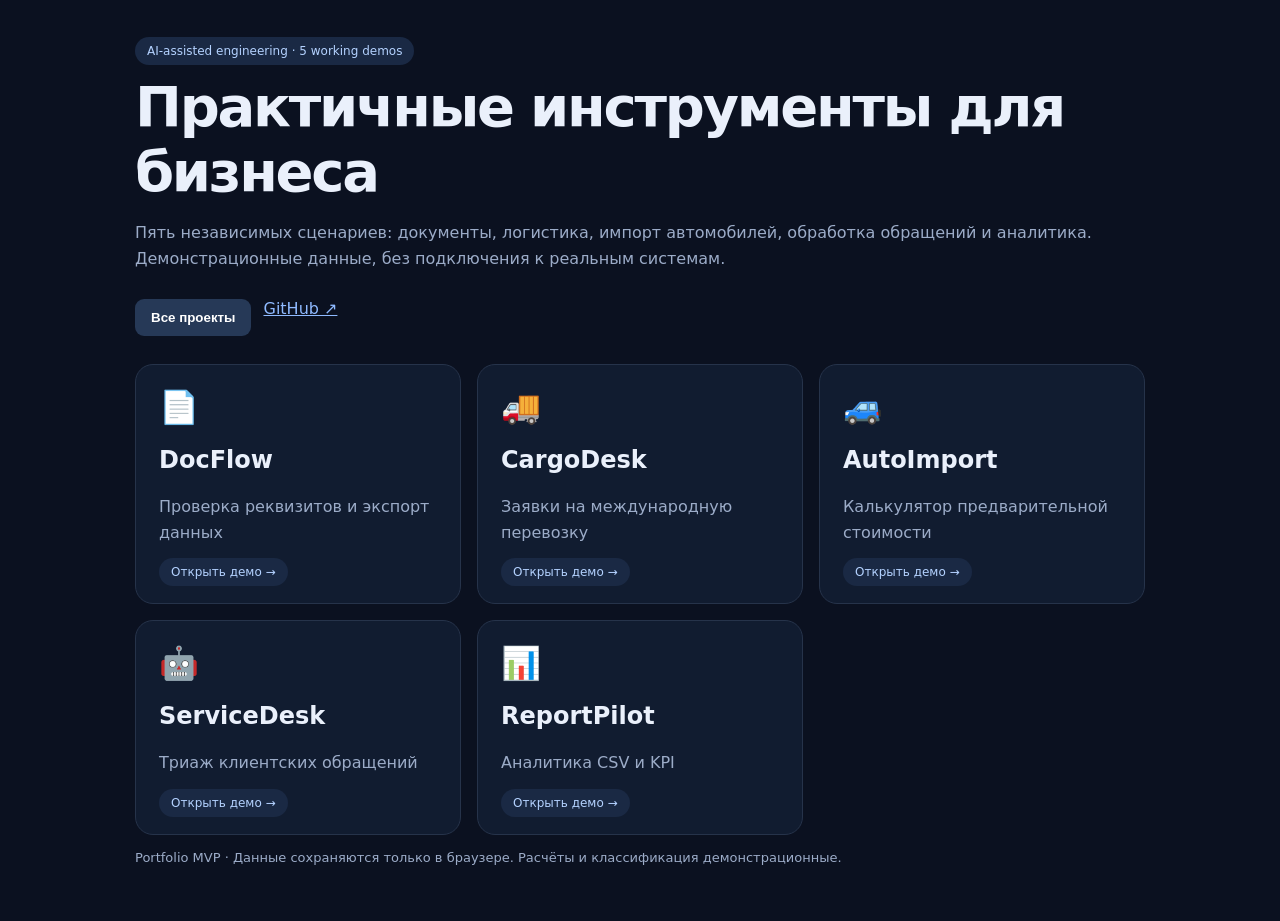
==== index.html @ 38dbc531 "Add index.html to portfolio" ====
<!doctype html><html lang="ru"><meta charset="utf-8"><meta name="viewport" content="width=device-width,initial-scale=1"><title>AI MVP Portfolio — 5 business tools</title><style>:root{font-family:Inter,system-ui,sans-serif;color:#eaf0fb;background:#0b1120}*{box-sizing:border-box}body{margin:0}main{max-width:1050px;margin:auto;padding:40px 20px}h1{font-size:clamp(32px,5vw,56px);letter-spacing:-.04em;margin:15px 0}h2{font-size:24px}p{color:#9cacc8;line-height:1.6}a{color:#8fbaff}nav{display:flex;gap:12px;flex-wrap:wrap;margin:28px 0}.tag{background:#1a2944;padding:7px 12px;border-radius:30px;font-size:12px;color:#b4d2ff}.grid{display:grid;grid-template-columns:repeat(auto-fit,minmax(265px,1fr));gap:16px}.card,.panel{border:1px solid #26334a;border-radius:18px;padding:23px;background:#111c30}.card{cursor:pointer;transition:.2s}.card:hover{border-color:#65a9ff;transform:translateY(-3px)}button{background:#4e8ef5;border:0;border-radius:9px;padding:11px 16px;color:white;cursor:pointer;font-weight:600}button.secondary{background:#263957}input,select,textarea{background:#0a1528;border:1px solid #40506b;color:white;border-radius:9px;padding:11px;width:100%;margin:5px 0 12px}textarea{min-height:90px}label{font-size:13px;color:#aabbd4}table{border-collapse:collapse;width:100%;font-size:13px}th,td{text-align:left;padding:12px;border-bottom:1px solid #26334a}th{color:#92a9cc}.muted{font-size:13px;color:#9cacc8}.split{display:grid;grid-template-columns:1fr 1fr;gap:18px}.hidden{display:none}pre{white-space:pre-wrap;word-break:break-word;background:#091425;padding:16px;border-radius:10px}#app{margin-top:24px}@media(max-width:700px){.split{grid-template-columns:1fr}} </style><main><span class="tag">AI-assisted engineering · 5 working demos</span><h1>Практичные инструменты для бизнеса</h1><p>Пять независимых сценариев: документы, логистика, импорт автомобилей, обработка обращений и аналитика. Демонстрационные данные, без подключения к реальным системам.</p><nav><button class="secondary" onclick="home()">Все проекты</button><a href="https://github.com/Den9130666" target="_blank" rel="noopener">GitHub ↗</a></nav><section id="app"></section><footer><p class="muted">Portfolio MVP · Данные сохраняются только в браузере. Расчёты и классификация демонстрационные.</p></footer></main><script>
const defs=[['docflow','DocFlow','Проверка реквизитов и экспорт данных','📄'],['cargodesk','CargoDesk','Заявки на международную перевозку','🚚'],['autoimport','AutoImport','Калькулятор предварительной стоимости','🚙'],['ai-servicedesk','ServiceDesk','Триаж клиентских обращений','🤖'],['reportpilot','ReportPilot','Аналитика CSV и KPI','📊']];
const el=document.getElementById('app');const esc=s=>String(s??'').replace(/[&<>"']/g,c=>({'&':'&amp;','<':'&lt;','>':'&gt;','"':'&quot;',"'":'&#39;'}[c]));const get=k=>JSON.parse(localStorage.getItem('portfolio_'+k)||'[]');const put=(k,v)=>localStorage.setItem('portfolio_'+k,JSON.stringify(v));function home(){history.replaceState({},'', '/');el.innerHTML='<div class="grid">'+defs.map(([id,name,desc,emoji])=>'<article class="card" onclick="openApp(\''+id+'\')"><div style="font-size:32px">'+emoji+'</div><h2>'+name+'</h2><p>'+desc+'</p><span class="tag">Открыть демо →</span></article>').join('')+'</div>'}function openApp(id){history.replaceState({},'', '/'+id);const d=defs.find(x=>x[0]===id);el.innerHTML='<p><a href="/" onclick="event.preventDefault();home()">← Все проекты</a></p><h2>'+d[3]+' '+d[1]+'</h2><p>'+d[2]+'</p><div id="work" class="panel"></div>';({docflow,cargodesk,autoimport,'ai-servicedesk':servicedesk,reportpilot})[id]()}
function download(name,text){const a=document.createElement('a');a.href=URL.createObjectURL(new Blob([text],{type:'text/csv;charset=utf-8'}));a.download=name;a.click();setTimeout(()=>URL.revokeObjectURL(a.href),1000)}
function docflow(){const w=document.getElementById('work');w.innerHTML='<div class="split"><div><label>Название компании</label><input id="company" placeholder="ООО Пример"><label>ИНН (10 или 12 цифр)</label><input id="inn" placeholder="7707083893"><label>Номер документа</label><input id="number" placeholder="INV-001"><label>Сумма, ₽</label><input id="amount" type="number" min="0" placeholder="15000"><button onclick="saveDoc()">Проверить и сохранить</button></div><div><h3>Проверка реквизитов</h3><p>Демо структурирования данных с ручным вводом и валидацией. OCR и AI API здесь не подключены.</p><p id="docstatus" class="muted"></p></div></div><h3>Реестр</h3><div id="docs"></div><button class="secondary" onclick="exportDocs()">Экспорт CSV</button>';renderDocs()}
function saveDoc(){let company=document.getElementById('company').value.trim(),inn=document.getElementById('inn').value.trim(),number=document.getElementById('number').value.trim(),amount=Number(document.getElementById('amount').value);const errs=[];if(!company)errs.push('укажите компанию');if(!/^\d{10}(\d{2})?$/.test(inn))errs.push('ИНН: 10 или 12 цифр');if(!number)errs.push('укажите номер');if(!Number.isFinite(amount)||amount<=0)errs.push('сумма должна быть положительной');document.getElementById('docstatus').textContent=errs.length?'Ошибки: '+errs.join('; '):'Проверка пройдена';if(errs.length)return;put('docs',[...get('docs'),{company,inn,number,amount}]);renderDocs()}
function renderDocs(){document.getElementById('docs').innerHTML=table(get('docs'),['company','inn','number','amount'],['Компания','ИНН','Номер','Сумма'])}
function exportDocs(){download('documents.csv',csv(get('docs'),['company','inn','number','amount']))}
function cargodesk(){const w=document.getElementById('work');w.innerHTML='<div class="split"><div><label>Клиент</label><input id="client" placeholder="ООО Тест"><label>Откуда</label><input id="origin" placeholder="Шанхай"><label>Куда</label><input id="dest" placeholder="Санкт-Петербург"><label>Груз</label><input id="cargo" placeholder="Автозапчасти"><button onclick="addCargo()">Создать заявку</button></div><div><h3>Управление заявками</h3><p>Создание, изменение статуса и фильтрация. История хранится локально в браузере.</p><label>Поиск</label><input id="filter" oninput="renderCargo()" placeholder="Клиент, город, груз"></div></div><div id="cargos"></div>';renderCargo()}
function addCargo(){const x=['client','origin','dest','cargo'].map(id=>document.getElementById(id).value.trim());if(x.some(v=>!v))return alert('Заполните все поля');put('cargo',[...get('cargo'),{id:Date.now(),client:x[0],origin:x[1],dest:x[2],cargo:x[3],status:'Новая'}]);renderCargo()}
function renderCargo(){let q=(document.getElementById('filter')?.value||'').toLowerCase();let rows=get('cargo').filter(x=>Object.values(x).some(v=>String(v).toLowerCase().includes(q)));document.getElementById('cargos').innerHTML='<p class="muted">Заявок: '+rows.length+'</p><div style="overflow:auto"><table><tr><th>Клиент</th><th>Маршрут</th><th>Груз</th><th>Статус</th></tr>'+rows.map(x=>'<tr><td>'+esc(x.client)+'</td><td>'+esc(x.origin)+' → '+esc(x.dest)+'</td><td>'+esc(x.cargo)+'</td><td><select onchange="changeCargo('+x.id+',this.value)">'+['Новая','В работе','В пути','Завершена'].map(s=>'<option '+(x.status===s?'selected':'')+'>'+s+'</option>').join('')+'</select></td></tr>').join('')+'</table></div>'}
function changeCargo(id,status){put('cargo',get('cargo').map(x=>x.id===id?{...x,status}:x));renderCargo()}
function autoimport(){const w=document.getElementById('work');w.innerHTML='<p>Оценка по вводимым пользователем ставкам. Не является таможенным расчётом или коммерческим предложением.</p><div class="split"><div>'+[['price','Цена авто, ₽',1500000],['delivery','Доставка, ₽',180000],['duty','Пошлины и сборы, ₽',450000],['fee','Услуги и комиссия, ₽',90000]].map(([id,t,v])=>'<label>'+t+'</label><input type="number" min="0" id="'+id+'" value="'+v+'" oninput="calc()">').join('')+'</div><div><h3>Предварительный бюджет</h3><h1 id="total"></h1><div id="breakdown"></div></div></div>';calc()}
function calc(){let ids=['price','delivery','duty','fee'],v=ids.map(id=>Math.max(0,Number(document.getElementById(id).value)||0));document.getElementById('total').textContent=v.reduce((a,b)=>a+b,0).toLocaleString('ru-RU')+' ₽';document.getElementById('breakdown').innerHTML=ids.map((id,i)=>'<p>'+['Автомобиль','Доставка','Пошлины','Услуги'][i]+': '+v[i].toLocaleString('ru-RU')+' ₽</p>').join('')}
function servicedesk(){const w=document.getElementById('work');w.innerHTML='<div class="split"><div><label>Текст обращения</label><textarea id="ticket" placeholder="Здравствуйте, где мой груз? Срок доставки уже прошёл."></textarea><button onclick="triage()">Разобрать обращение</button></div><div><h3>Классификация</h3><div id="result"><p>Ожидает обращения</p></div></div></div><p class="muted">Демо использует прозрачные правила классификации, не LLM. Ответ требует проверки менеджером.</p>'; }
function triage(){let t=document.getElementById('ticket').value.trim();if(t.length<8)return alert('Введите обращение длиннее 7 символов');let category=/достав|груз|перевоз|трек/i.test(t)?'Логистика':/сч[её]т|оплат|цен|стоим/i.test(t)?'Финансы':/документ|инвойс|договор/i.test(t)?'Документы':'Общий вопрос';let priority=/срочно|просроч|жалоб|проблем|не приш/i.test(t)?'Высокий':'Обычный';let draft='Здравствуйте! Спасибо за обращение. Мы получили ваш запрос по теме «'+category+'». Ответственный менеджер проверит детали и свяжется с вами.';document.getElementById('result').innerHTML='<p><b>Категория:</b> '+category+'</p><p><b>Приоритет:</b> '+priority+'</p><label>Черновик для проверки менеджером</label><textarea id="draft">'+esc(draft)+'</textarea><button onclick="navigator.clipboard.writeText(document.getElementById(\'draft\').value)">Копировать черновик</button>'}
function reportpilot(){const w=document.getElementById('work');w.innerHTML='<p>Загрузите CSV с колонками <code>date,amount,category</code> (разделитель — запятая). Пример можно скачать ниже.</p><input type="file" id="csvfile" accept=".csv,text/csv" onchange="readReport(this)"><button class="secondary" onclick="download(\'example.csv\',\'date,amount,category\\n2026-10-01,15000,Delivery\\n2026-10-02,25000,Import\\n2026-10-03,12000,Delivery\')">Скачать пример</button><div id="report"></div>'}
function readReport(input){let f=input.files[0];if(!f)return;f.text().then(t=>{let lines=t.trim().split(/\r?\n/).map(x=>x.split(','));let heads=lines.shift().map(x=>x.trim());if(!['date','amount','category'].every(x=>heads.includes(x)))return document.getElementById('report').textContent='Ошибка: нужны колонки date,amount,category';let data=lines.map(r=>Object.fromEntries(heads.map((h,i)=>[h,r[i]]))).filter(x=>Number.isFinite(Number(x.amount))&&x.category);let total=data.reduce((s,x)=>s+Number(x.amount),0),groups={};data.forEach(x=>groups[x.category]=(groups[x.category]||0)+Number(x.amount));document.getElementById('report').innerHTML='<h3>Строк: '+data.length+' · Сумма: '+total.toLocaleString('ru-RU')+'</h3>'+Object.entries(groups).map(([k,v])=>'<p>'+esc(k)+': '+v.toLocaleString('ru-RU')+'</p><div style="height:12px;border-radius:10px;background:#253a58"><div style="height:12px;border-radius:10px;background:#4e8ef5;width:'+Math.max(0,Math.min(100,total?100*v/total:0))+'%"></div></div>').join('')})}
function table(rows,keys,names){return '<div style="overflow:auto"><table><tr>'+names.map(x=>'<th>'+x+'</th>').join('')+'</tr>'+rows.map(r=>'<tr>'+keys.map(k=>'<td>'+esc(r[k])+'</td>').join('')+'</tr>').join('')+'</table></div>'}
function csv(rows,keys){return '\ufeff'+keys.join(',')+'\n'+rows.map(r=>keys.map(k=>'"'+String(r[k]??'').replace(/"/g,'""')+'"').join(',')).join('\n')}
let slug=location.pathname.split('/')[1];if(defs.some(d=>d[0]===slug))openApp(slug);else home();
</script></html>
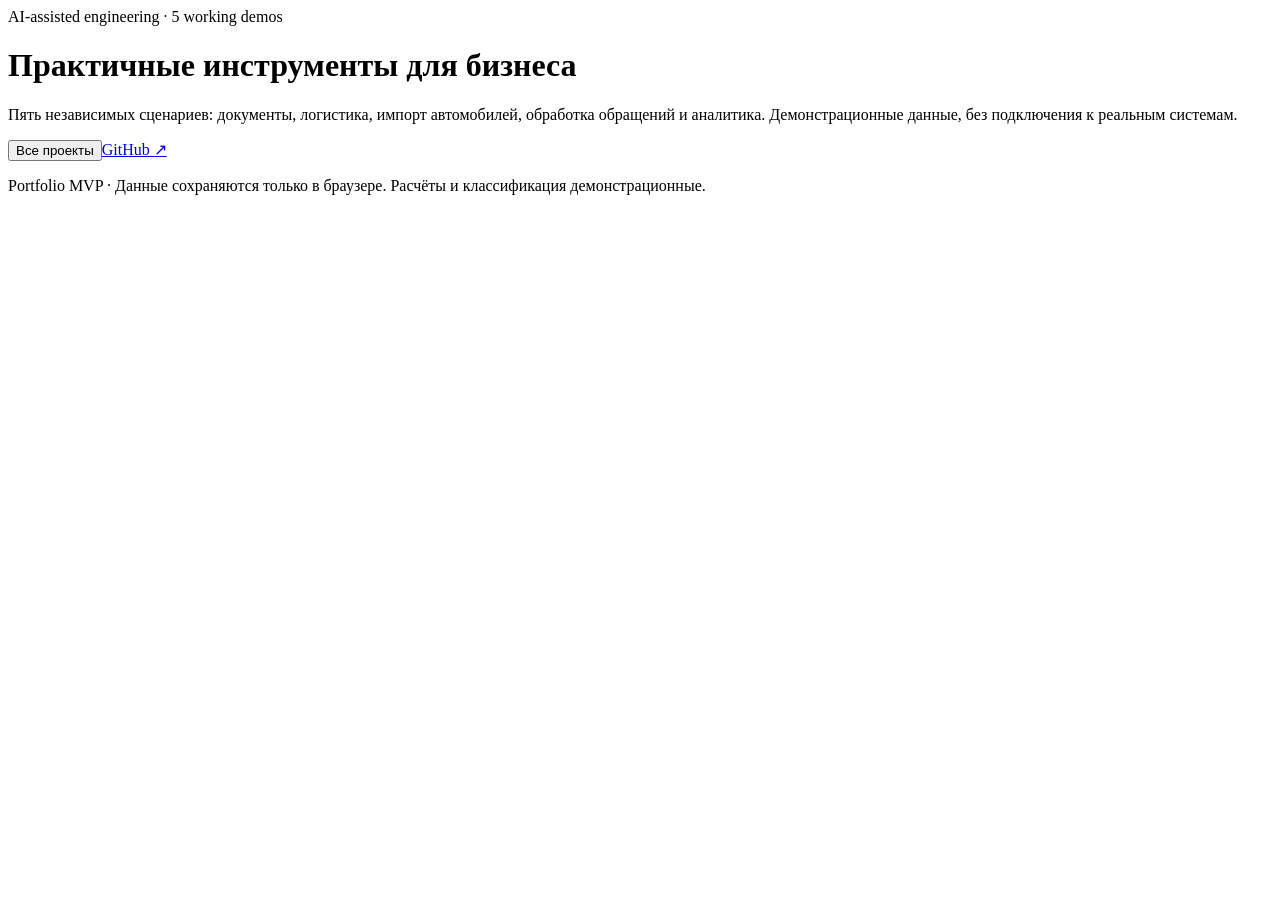
==== commit 94f4d2b4: "Modularize index.html" ====
--- a/index.html
+++ b/index.html
@@ -1,22 +1,9 @@
-<!doctype html><html lang="ru"><meta charset="utf-8"><meta name="viewport" content="width=device-width,initial-scale=1"><title>AI MVP Portfolio — 5 business tools</title><style>:root{font-family:Inter,system-ui,sans-serif;color:#eaf0fb;background:#0b1120}*{box-sizing:border-box}body{margin:0}main{max-width:1050px;margin:auto;padding:40px 20px}h1{font-size:clamp(32px,5vw,56px);letter-spacing:-.04em;margin:15px 0}h2{font-size:24px}p{color:#9cacc8;line-height:1.6}a{color:#8fbaff}nav{display:flex;gap:12px;flex-wrap:wrap;margin:28px 0}.tag{background:#1a2944;padding:7px 12px;border-radius:30px;font-size:12px;color:#b4d2ff}.grid{display:grid;grid-template-columns:repeat(auto-fit,minmax(265px,1fr));gap:16px}.card,.panel{border:1px solid #26334a;border-radius:18px;padding:23px;background:#111c30}.card{cursor:pointer;transition:.2s}.card:hover{border-color:#65a9ff;transform:translateY(-3px)}button{background:#4e8ef5;border:0;border-radius:9px;padding:11px 16px;color:white;cursor:pointer;font-weight:600}button.secondary{background:#263957}input,select,textarea{background:#0a1528;border:1px solid #40506b;color:white;border-radius:9px;padding:11px;width:100%;margin:5px 0 12px}textarea{min-height:90px}label{font-size:13px;color:#aabbd4}table{border-collapse:collapse;width:100%;font-size:13px}th,td{text-align:left;padding:12px;border-bottom:1px solid #26334a}th{color:#92a9cc}.muted{font-size:13px;color:#9cacc8}.split{display:grid;grid-template-columns:1fr 1fr;gap:18px}.hidden{display:none}pre{white-space:pre-wrap;word-break:break-word;background:#091425;padding:16px;border-radius:10px}#app{margin-top:24px}@media(max-width:700px){.split{grid-template-columns:1fr}} </style><main><span class="tag">AI-assisted engineering · 5 working demos</span><h1>Практичные инструменты для бизнеса</h1><p>Пять независимых сценариев: документы, логистика, импорт автомобилей, обработка обращений и аналитика. Демонстрационные данные, без подключения к реальным системам.</p><nav><button class="secondary" onclick="home()">Все проекты</button><a href="https://github.com/Den9130666" target="_blank" rel="noopener">GitHub ↗</a></nav><section id="app"></section><footer><p class="muted">Portfolio MVP · Данные сохраняются только в браузере. Расчёты и классификация демонстрационные.</p></footer></main><script>
-const defs=[['docflow','DocFlow','Проверка реквизитов и экспорт данных','📄'],['cargodesk','CargoDesk','Заявки на международную перевозку','🚚'],['autoimport','AutoImport','Калькулятор предварительной стоимости','🚙'],['ai-servicedesk','ServiceDesk','Триаж клиентских обращений','🤖'],['reportpilot','ReportPilot','Аналитика CSV и KPI','📊']];
-const el=document.getElementById('app');const esc=s=>String(s??'').replace(/[&<>"']/g,c=>({'&':'&amp;','<':'&lt;','>':'&gt;','"':'&quot;',"'":'&#39;'}[c]));const get=k=>JSON.parse(localStorage.getItem('portfolio_'+k)||'[]');const put=(k,v)=>localStorage.setItem('portfolio_'+k,JSON.stringify(v));function home(){history.replaceState({},'', '/');el.innerHTML='<div class="grid">'+defs.map(([id,name,desc,emoji])=>'<article class="card" onclick="openApp(\''+id+'\')"><div style="font-size:32px">'+emoji+'</div><h2>'+name+'</h2><p>'+desc+'</p><span class="tag">Открыть демо →</span></article>').join('')+'</div>'}function openApp(id){history.replaceState({},'', '/'+id);const d=defs.find(x=>x[0]===id);el.innerHTML='<p><a href="/" onclick="event.preventDefault();home()">← Все проекты</a></p><h2>'+d[3]+' '+d[1]+'</h2><p>'+d[2]+'</p><div id="work" class="panel"></div>';({docflow,cargodesk,autoimport,'ai-servicedesk':servicedesk,reportpilot})[id]()}
-function download(name,text){const a=document.createElement('a');a.href=URL.createObjectURL(new Blob([text],{type:'text/csv;charset=utf-8'}));a.download=name;a.click();setTimeout(()=>URL.revokeObjectURL(a.href),1000)}
-function docflow(){const w=document.getElementById('work');w.innerHTML='<div class="split"><div><label>Название компании</label><input id="company" placeholder="ООО Пример"><label>ИНН (10 или 12 цифр)</label><input id="inn" placeholder="7707083893"><label>Номер документа</label><input id="number" placeholder="INV-001"><label>Сумма, ₽</label><input id="amount" type="number" min="0" placeholder="15000"><button onclick="saveDoc()">Проверить и сохранить</button></div><div><h3>Проверка реквизитов</h3><p>Демо структурирования данных с ручным вводом и валидацией. OCR и AI API здесь не подключены.</p><p id="docstatus" class="muted"></p></div></div><h3>Реестр</h3><div id="docs"></div><button class="secondary" onclick="exportDocs()">Экспорт CSV</button>';renderDocs()}
-function saveDoc(){let company=document.getElementById('company').value.trim(),inn=document.getElementById('inn').value.trim(),number=document.getElementById('number').value.trim(),amount=Number(document.getElementById('amount').value);const errs=[];if(!company)errs.push('укажите компанию');if(!/^\d{10}(\d{2})?$/.test(inn))errs.push('ИНН: 10 или 12 цифр');if(!number)errs.push('укажите номер');if(!Number.isFinite(amount)||amount<=0)errs.push('сумма должна быть положительной');document.getElementById('docstatus').textContent=errs.length?'Ошибки: '+errs.join('; '):'Проверка пройдена';if(errs.length)return;put('docs',[...get('docs'),{company,inn,number,amount}]);renderDocs()}
-function renderDocs(){document.getElementById('docs').innerHTML=table(get('docs'),['company','inn','number','amount'],['Компания','ИНН','Номер','Сумма'])}
-function exportDocs(){download('documents.csv',csv(get('docs'),['company','inn','number','amount']))}
-function cargodesk(){const w=document.getElementById('work');w.innerHTML='<div class="split"><div><label>Клиент</label><input id="client" placeholder="ООО Тест"><label>Откуда</label><input id="origin" placeholder="Шанхай"><label>Куда</label><input id="dest" placeholder="Санкт-Петербург"><label>Груз</label><input id="cargo" placeholder="Автозапчасти"><button onclick="addCargo()">Создать заявку</button></div><div><h3>Управление заявками</h3><p>Создание, изменение статуса и фильтрация. История хранится локально в браузере.</p><label>Поиск</label><input id="filter" oninput="renderCargo()" placeholder="Клиент, город, груз"></div></div><div id="cargos"></div>';renderCargo()}
-function addCargo(){const x=['client','origin','dest','cargo'].map(id=>document.getElementById(id).value.trim());if(x.some(v=>!v))return alert('Заполните все поля');put('cargo',[...get('cargo'),{id:Date.now(),client:x[0],origin:x[1],dest:x[2],cargo:x[3],status:'Новая'}]);renderCargo()}
-function renderCargo(){let q=(document.getElementById('filter')?.value||'').toLowerCase();let rows=get('cargo').filter(x=>Object.values(x).some(v=>String(v).toLowerCase().includes(q)));document.getElementById('cargos').innerHTML='<p class="muted">Заявок: '+rows.length+'</p><div style="overflow:auto"><table><tr><th>Клиент</th><th>Маршрут</th><th>Груз</th><th>Статус</th></tr>'+rows.map(x=>'<tr><td>'+esc(x.client)+'</td><td>'+esc(x.origin)+' → '+esc(x.dest)+'</td><td>'+esc(x.cargo)+'</td><td><select onchange="changeCargo('+x.id+',this.value)">'+['Новая','В работе','В пути','Завершена'].map(s=>'<option '+(x.status===s?'selected':'')+'>'+s+'</option>').join('')+'</select></td></tr>').join('')+'</table></div>'}
-function changeCargo(id,status){put('cargo',get('cargo').map(x=>x.id===id?{...x,status}:x));renderCargo()}
-function autoimport(){const w=document.getElementById('work');w.innerHTML='<p>Оценка по вводимым пользователем ставкам. Не является таможенным расчётом или коммерческим предложением.</p><div class="split"><div>'+[['price','Цена авто, ₽',1500000],['delivery','Доставка, ₽',180000],['duty','Пошлины и сборы, ₽',450000],['fee','Услуги и комиссия, ₽',90000]].map(([id,t,v])=>'<label>'+t+'</label><input type="number" min="0" id="'+id+'" value="'+v+'" oninput="calc()">').join('')+'</div><div><h3>Предварительный бюджет</h3><h1 id="total"></h1><div id="breakdown"></div></div></div>';calc()}
-function calc(){let ids=['price','delivery','duty','fee'],v=ids.map(id=>Math.max(0,Number(document.getElementById(id).value)||0));document.getElementById('total').textContent=v.reduce((a,b)=>a+b,0).toLocaleString('ru-RU')+' ₽';document.getElementById('breakdown').innerHTML=ids.map((id,i)=>'<p>'+['Автомобиль','Доставка','Пошлины','Услуги'][i]+': '+v[i].toLocaleString('ru-RU')+' ₽</p>').join('')}
-function servicedesk(){const w=document.getElementById('work');w.innerHTML='<div class="split"><div><label>Текст обращения</label><textarea id="ticket" placeholder="Здравствуйте, где мой груз? Срок доставки уже прошёл."></textarea><button onclick="triage()">Разобрать обращение</button></div><div><h3>Классификация</h3><div id="result"><p>Ожидает обращения</p></div></div></div><p class="muted">Демо использует прозрачные правила классификации, не LLM. Ответ требует проверки менеджером.</p>'; }
-function triage(){let t=document.getElementById('ticket').value.trim();if(t.length<8)return alert('Введите обращение длиннее 7 символов');let category=/достав|груз|перевоз|трек/i.test(t)?'Логистика':/сч[её]т|оплат|цен|стоим/i.test(t)?'Финансы':/документ|инвойс|договор/i.test(t)?'Документы':'Общий вопрос';let priority=/срочно|просроч|жалоб|проблем|не приш/i.test(t)?'Высокий':'Обычный';let draft='Здравствуйте! Спасибо за обращение. Мы получили ваш запрос по теме «'+category+'». Ответственный менеджер проверит детали и свяжется с вами.';document.getElementById('result').innerHTML='<p><b>Категория:</b> '+category+'</p><p><b>Приоритет:</b> '+priority+'</p><label>Черновик для проверки менеджером</label><textarea id="draft">'+esc(draft)+'</textarea><button onclick="navigator.clipboard.writeText(document.getElementById(\'draft\').value)">Копировать черновик</button>'}
-function reportpilot(){const w=document.getElementById('work');w.innerHTML='<p>Загрузите CSV с колонками <code>date,amount,category</code> (разделитель — запятая). Пример можно скачать ниже.</p><input type="file" id="csvfile" accept=".csv,text/csv" onchange="readReport(this)"><button class="secondary" onclick="download(\'example.csv\',\'date,amount,category\\n2026-10-01,15000,Delivery\\n2026-10-02,25000,Import\\n2026-10-03,12000,Delivery\')">Скачать пример</button><div id="report"></div>'}
-function readReport(input){let f=input.files[0];if(!f)return;f.text().then(t=>{let lines=t.trim().split(/\r?\n/).map(x=>x.split(','));let heads=lines.shift().map(x=>x.trim());if(!['date','amount','category'].every(x=>heads.includes(x)))return document.getElementById('report').textContent='Ошибка: нужны колонки date,amount,category';let data=lines.map(r=>Object.fromEntries(heads.map((h,i)=>[h,r[i]]))).filter(x=>Number.isFinite(Number(x.amount))&&x.category);let total=data.reduce((s,x)=>s+Number(x.amount),0),groups={};data.forEach(x=>groups[x.category]=(groups[x.category]||0)+Number(x.amount));document.getElementById('report').innerHTML='<h3>Строк: '+data.length+' · Сумма: '+total.toLocaleString('ru-RU')+'</h3>'+Object.entries(groups).map(([k,v])=>'<p>'+esc(k)+': '+v.toLocaleString('ru-RU')+'</p><div style="height:12px;border-radius:10px;background:#253a58"><div style="height:12px;border-radius:10px;background:#4e8ef5;width:'+Math.max(0,Math.min(100,total?100*v/total:0))+'%"></div></div>').join('')})}
-function table(rows,keys,names){return '<div style="overflow:auto"><table><tr>'+names.map(x=>'<th>'+x+'</th>').join('')+'</tr>'+rows.map(r=>'<tr>'+keys.map(k=>'<td>'+esc(r[k])+'</td>').join('')+'</tr>').join('')+'</table></div>'}
-function csv(rows,keys){return '\ufeff'+keys.join(',')+'\n'+rows.map(r=>keys.map(k=>'"'+String(r[k]??'').replace(/"/g,'""')+'"').join(',')).join('\n')}
-let slug=location.pathname.split('/')[1];if(defs.some(d=>d[0]===slug))openApp(slug);else home();
-</script></html>+<!doctype html><html lang="ru"><meta charset="utf-8"><meta name="viewport" content="width=device-width,initial-scale=1"><title>AI MVP Portfolio — 5 business tools</title><link rel="stylesheet" href="/assets/styles.css"><main><span class="tag">AI-assisted engineering · 5 working demos</span><h1>Практичные инструменты для бизнеса</h1><p>Пять независимых сценариев: документы, логистика, импорт автомобилей, обработка обращений и аналитика. Демонстрационные данные, без подключения к реальным системам.</p><nav><button class="secondary" onclick="home()">Все проекты</button><a href="https://github.com/Den9130666" target="_blank" rel="noopener">GitHub ↗</a></nav><section id="app"></section><footer><p class="muted">Portfolio MVP · Данные сохраняются только в браузере. Расчёты и классификация демонстрационные.</p></footer></main>
+<script src="/assets/core.js"></script>
+<script src="/docflow/app.js"></script>
+<script src="/cargodesk/app.js"></script>
+<script src="/autoimport/app.js"></script>
+<script src="/ai-servicedesk/app.js"></script>
+<script src="/reportpilot/app.js"></script>
+<script src="/assets/main.js"></script>
+</html>
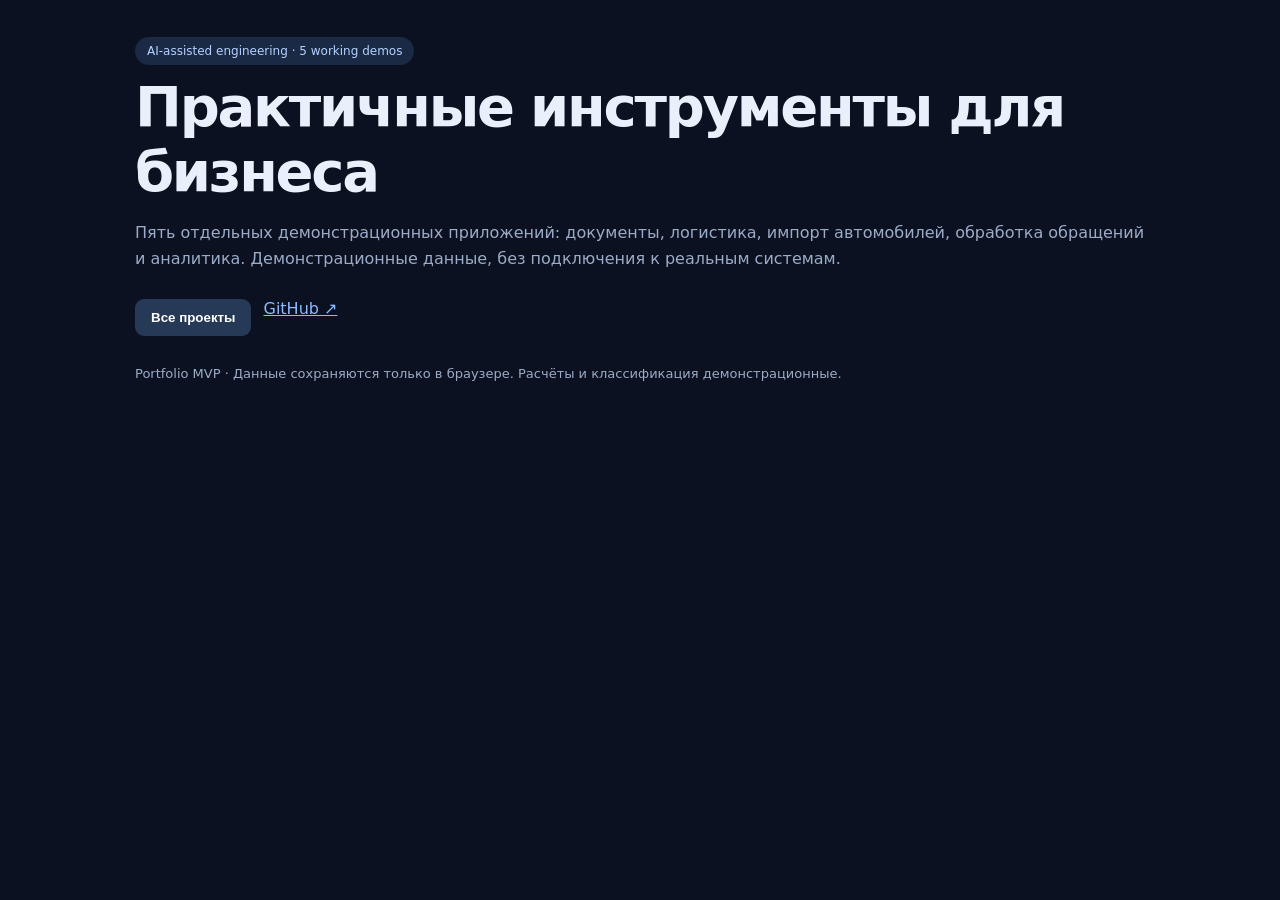
==== commit 64ca5733: "Separate entrypoint index.html" ====
--- a/index.html
+++ b/index.html
@@ -1,9 +1,4 @@
-<!doctype html><html lang="ru"><meta charset="utf-8"><meta name="viewport" content="width=device-width,initial-scale=1"><title>AI MVP Portfolio — 5 business tools</title><link rel="stylesheet" href="/assets/styles.css"><main><span class="tag">AI-assisted engineering · 5 working demos</span><h1>Практичные инструменты для бизнеса</h1><p>Пять независимых сценариев: документы, логистика, импорт автомобилей, обработка обращений и аналитика. Демонстрационные данные, без подключения к реальным системам.</p><nav><button class="secondary" onclick="home()">Все проекты</button><a href="https://github.com/Den9130666" target="_blank" rel="noopener">GitHub ↗</a></nav><section id="app"></section><footer><p class="muted">Portfolio MVP · Данные сохраняются только в браузере. Расчёты и классификация демонстрационные.</p></footer></main>
+<!doctype html><html lang="ru"><meta charset="utf-8"><meta name="viewport" content="width=device-width,initial-scale=1"><title>AI MVP Portfolio — 5 business tools</title><link rel="stylesheet" href="/assets/styles.css"><main><span class="tag">AI-assisted engineering · 5 working demos</span><h1>Практичные инструменты для бизнеса</h1><p>Пять отдельных демонстрационных приложений: документы, логистика, импорт автомобилей, обработка обращений и аналитика. Демонстрационные данные, без подключения к реальным системам.</p><nav><button class="secondary" onclick="home()">Все проекты</button><a href="https://github.com/Den9130666/ai-mvp-portfolio" target="_blank" rel="noopener">GitHub ↗</a></nav><section id="app"></section><footer><p class="muted">Portfolio MVP · Данные сохраняются только в браузере. Расчёты и классификация демонстрационные.</p></footer></main>
 <script src="/assets/core.js"></script>
-<script src="/docflow/app.js"></script>
-<script src="/cargodesk/app.js"></script>
-<script src="/autoimport/app.js"></script>
-<script src="/ai-servicedesk/app.js"></script>
-<script src="/reportpilot/app.js"></script>
-<script src="/assets/main.js"></script>
+<script>renderHome()</script>
 </html>
--- a/assets/styles.css
+++ b/assets/styles.css
@@ -0,0 +1 @@
+:root{font-family:Inter,system-ui,sans-serif;color:#eaf0fb;background:#0b1120}*{box-sizing:border-box}body{margin:0}main{max-width:1050px;margin:auto;padding:40px 20px}h1{font-size:clamp(32px,5vw,56px);letter-spacing:-.04em;margin:15px 0}h2{font-size:24px}p{color:#9cacc8;line-height:1.6}a{color:#8fbaff}nav{display:flex;gap:12px;flex-wrap:wrap;margin:28px 0}.tag{background:#1a2944;padding:7px 12px;border-radius:30px;font-size:12px;color:#b4d2ff}.grid{display:grid;grid-template-columns:repeat(auto-fit,minmax(265px,1fr));gap:16px}.card,.panel{border:1px solid #26334a;border-radius:18px;padding:23px;background:#111c30}.card{cursor:pointer;transition:.2s}.card:hover{border-color:#65a9ff;transform:translateY(-3px)}button{background:#4e8ef5;border:0;border-radius:9px;padding:11px 16px;color:white;cursor:pointer;font-weight:600}button.secondary{background:#263957}input,select,textarea{background:#0a1528;border:1px solid #40506b;color:white;border-radius:9px;padding:11px;width:100%;margin:5px 0 12px}textarea{min-height:90px}label{font-size:13px;color:#aabbd4}table{border-collapse:collapse;width:100%;font-size:13px}th,td{text-align:left;padding:12px;border-bottom:1px solid #26334a}th{color:#92a9cc}.muted{font-size:13px;color:#9cacc8}.split{display:grid;grid-template-columns:1fr 1fr;gap:18px}.hidden{display:none}pre{white-space:pre-wrap;word-break:break-word;background:#091425;padding:16px;border-radius:10px}#app{margin-top:24px}@media(max-width:700px){.split{grid-template-columns:1fr}} 
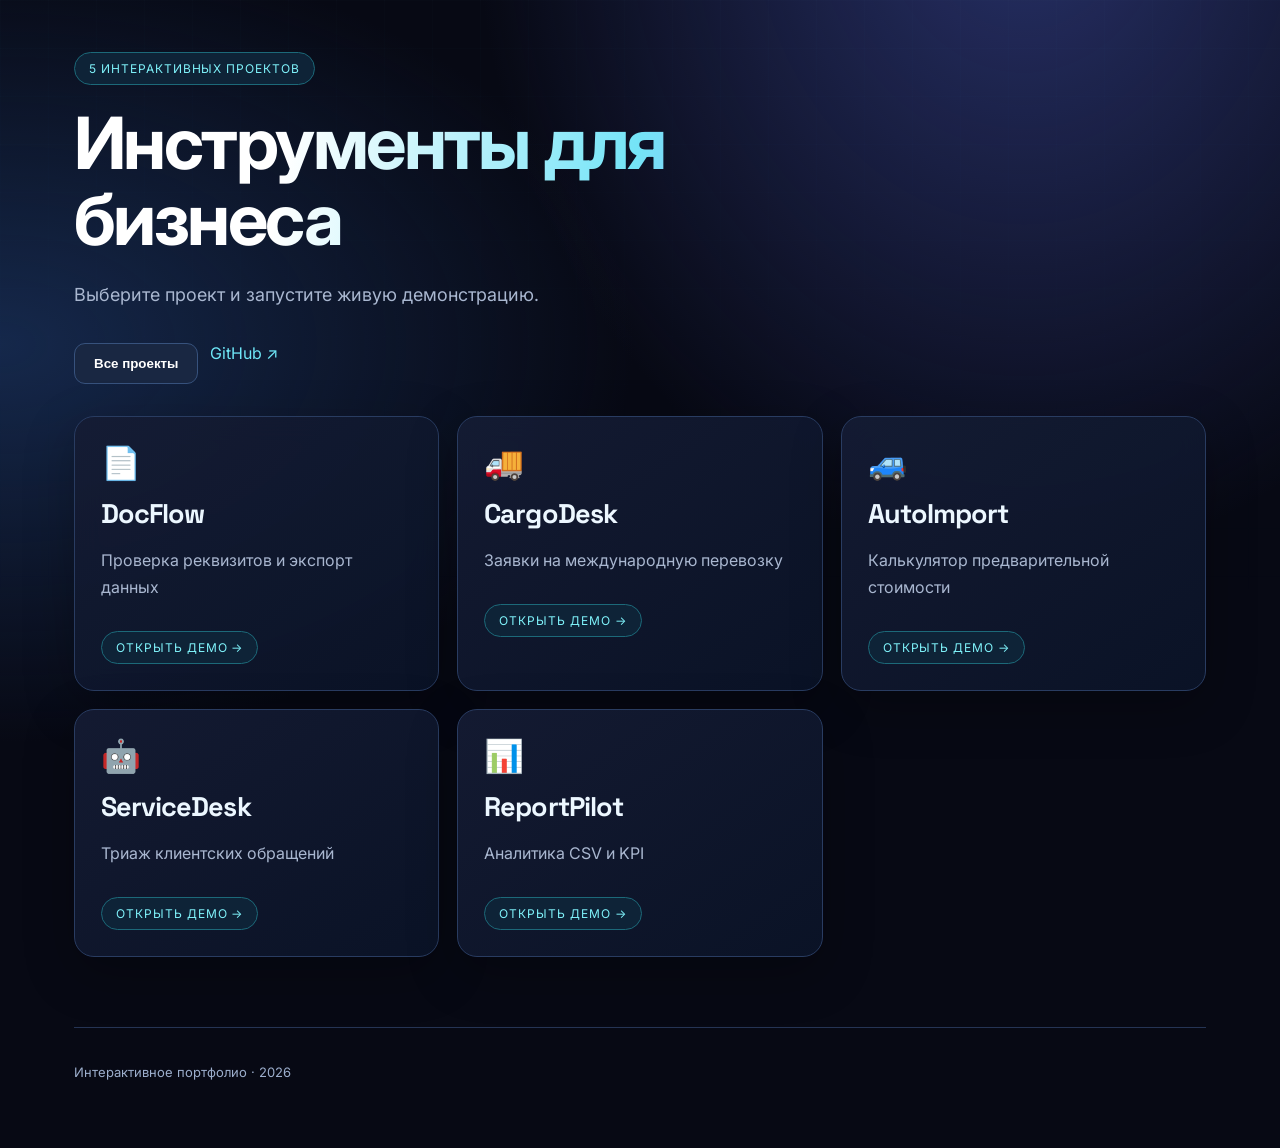
==== commit 5548d3bd: "Refine mobile product showcase" ====
--- a/index.html
+++ b/index.html
@@ -1,4 +1,4 @@
-<!doctype html><html lang="ru"><meta charset="utf-8"><meta name="viewport" content="width=device-width,initial-scale=1"><title>AI MVP Portfolio — 5 business tools</title><link rel="stylesheet" href="/assets/styles.css"><main><span class="tag">AI-assisted engineering · 5 working demos</span><h1>Практичные инструменты для бизнеса</h1><p>Пять отдельных демонстрационных приложений: документы, логистика, импорт автомобилей, обработка обращений и аналитика. Демонстрационные данные, без подключения к реальным системам.</p><nav><button class="secondary" onclick="home()">Все проекты</button><a href="https://github.com/Den9130666/ai-mvp-portfolio" target="_blank" rel="noopener">GitHub ↗</a></nav><section id="app"></section><footer><p class="muted">Portfolio MVP · Данные сохраняются только в браузере. Расчёты и классификация демонстрационные.</p></footer></main>
+<!doctype html><html lang="ru"><meta charset="utf-8"><meta name="viewport" content="width=device-width,initial-scale=1"><title>AI MVP Portfolio — 5 business tools</title><link rel="stylesheet" href="/assets/styles.css"><main><span class="tag">5 интерактивных проектов</span><h1>Инструменты для бизнеса</h1><p class="hero-lead">Выберите проект и запустите живую демонстрацию.</p><nav><button class="secondary" onclick="home()">Все проекты</button><a href="https://github.com/Den9130666/ai-mvp-portfolio" target="_blank" rel="noopener">GitHub ↗</a></nav><section id="app"></section><footer><p class="muted">Интерактивное портфолио · 2026</p></footer></main>
 <script src="/assets/core.js"></script>
 <script>renderHome()</script>
 </html>
--- a/assets/styles.css
+++ b/assets/styles.css
@@ -1 +1,21 @@
-:root{font-family:Inter,system-ui,sans-serif;color:#eaf0fb;background:#0b1120}*{box-sizing:border-box}body{margin:0}main{max-width:1050px;margin:auto;padding:40px 20px}h1{font-size:clamp(32px,5vw,56px);letter-spacing:-.04em;margin:15px 0}h2{font-size:24px}p{color:#9cacc8;line-height:1.6}a{color:#8fbaff}nav{display:flex;gap:12px;flex-wrap:wrap;margin:28px 0}.tag{background:#1a2944;padding:7px 12px;border-radius:30px;font-size:12px;color:#b4d2ff}.grid{display:grid;grid-template-columns:repeat(auto-fit,minmax(265px,1fr));gap:16px}.card,.panel{border:1px solid #26334a;border-radius:18px;padding:23px;background:#111c30}.card{cursor:pointer;transition:.2s}.card:hover{border-color:#65a9ff;transform:translateY(-3px)}button{background:#4e8ef5;border:0;border-radius:9px;padding:11px 16px;color:white;cursor:pointer;font-weight:600}button.secondary{background:#263957}input,select,textarea{background:#0a1528;border:1px solid #40506b;color:white;border-radius:9px;padding:11px;width:100%;margin:5px 0 12px}textarea{min-height:90px}label{font-size:13px;color:#aabbd4}table{border-collapse:collapse;width:100%;font-size:13px}th,td{text-align:left;padding:12px;border-bottom:1px solid #26334a}th{color:#92a9cc}.muted{font-size:13px;color:#9cacc8}.split{display:grid;grid-template-columns:1fr 1fr;gap:18px}.hidden{display:none}pre{white-space:pre-wrap;word-break:break-word;background:#091425;padding:16px;border-radius:10px}#app{margin-top:24px}@media(max-width:700px){.split{grid-template-columns:1fr}} +@import url('https://fonts.googleapis.com/css2?family=Space+Grotesk:wght@400;500;600;700&family=Inter:wght@400;500;600;700&display=swap');
+:root{font-family:Inter,system-ui,sans-serif;color:#ecf7ff;background:#070914;color-scheme:dark}
+*{box-sizing:border-box}html{scroll-behavior:smooth}body{margin:0;min-height:100vh;background:radial-gradient(ellipse at 80% -10%,#273067 0,transparent 38%),radial-gradient(ellipse at 0 30%,#15284b 0,transparent 35%),#070914}
+body:before{content:'';position:fixed;inset:0;pointer-events:none;opacity:.16;background-image:linear-gradient(#8ddaff18 1px,transparent 1px),linear-gradient(90deg,#8ddaff18 1px,transparent 1px);background-size:48px 48px;mask-image:linear-gradient(to bottom,black,transparent 90%)}
+main{position:relative;max-width:1180px;margin:auto;padding:52px 24px}h1,h2,h3{font-family:'Space Grotesk',Inter,sans-serif;letter-spacing:-.035em}h1{font-size:clamp(38px,6vw,72px);line-height:1.05;max-width:850px;margin:22px 0;background:linear-gradient(100deg,#fff 25%,#74e4f7 65%,#b28cff);color:transparent;background-clip:text}h2{font-size:27px}h3{font-size:20px}p{color:#a9b7d0;line-height:1.7}a{color:#6ee7f7;text-decoration:none}a:hover{text-decoration:underline}nav{display:flex;gap:12px;flex-wrap:wrap;margin:32px 0}.tag{display:inline-flex;background:#0e2337;border:1px solid #1c6979;padding:8px 14px;border-radius:99px;font-size:12px;letter-spacing:.08em;text-transform:uppercase;color:#7ff2fa}.grid{display:grid;grid-template-columns:repeat(auto-fit,minmax(275px,1fr));gap:18px}.card,.panel{border:1px solid #293c61;border-radius:20px;padding:26px;background:linear-gradient(145deg,#151c34ed,#0b1428ed);box-shadow:0 16px 50px #0004;backdrop-filter:blur(14px)}.card{cursor:pointer;transition:transform .25s,border-color .25s,box-shadow .25s;min-height:240px}.card:hover{border-color:#48e8f2;transform:translateY(-5px);box-shadow:0 12px 40px #1ac9ff24}.card h2{margin:14px 0 5px}.card .tag{margin-top:14px}button{background:linear-gradient(115deg,#25c4df,#6c70f7);border:1px solid #7af7ff55;border-radius:11px;padding:12px 19px;color:#fff;cursor:pointer;font-weight:700;transition:filter .2s,transform .2s}button:hover{filter:brightness(1.15);transform:translateY(-1px)}button:disabled{opacity:.5;cursor:wait}button.secondary{background:#192742;border-color:#37527d}input,select,textarea{background:#090f22;border:1px solid #385176;color:#f5fbff;border-radius:11px;padding:13px;width:100%;margin:7px 0 15px;font:inherit}input:focus,textarea:focus,select:focus{outline:2px solid #36cbe4;outline-offset:1px}textarea{min-height:110px}label{font-size:13px;color:#b4c9e8}table{border-collapse:collapse;width:100%;font-size:13px}th,td{text-align:left;padding:14px;border-bottom:1px solid #2b3d5d}th{color:#72d8ee}.muted{font-size:13px;color:#9caecc}.split{display:grid;grid-template-columns:1fr 1fr;gap:28px}.hidden{display:none}pre{white-space:pre-wrap;word-break:break-word;background:#091425;padding:16px;border-radius:10px}#app{margin-top:32px}footer{margin-top:70px;border-top:1px solid #253454;padding-top:20px}.demo-toolbar{display:flex;flex-wrap:wrap;align-items:center;gap:12px;margin:20px 0 24px;padding:17px 20px;background:linear-gradient(100deg,#102c3b,#1d1741);border:1px solid #2a8b9b;border-radius:16px}.demo-toolbar p{margin:0;flex:1;min-width:190px}.demo-status{color:#80f5d4;font-size:13px;min-height:20px}.demo-active{box-shadow:0 0 0 1px #2cf5de,0 0 35px #00d6ff25}.hero-lead{max-width:760px;font-size:18px}.cyber-line{height:2px;background:linear-gradient(90deg,#3de5ef,transparent,#a574ff);margin:26px 0 38px;opacity:.7}
+@media(max-width:720px){main{padding:28px 16px}.split{grid-template-columns:1fr}.card,.panel{padding:19px}.demo-toolbar{align-items:stretch}.demo-toolbar button{width:100%}h1{font-size:40px}}
+
+.demo-typing{border-color:#45f4e9!important;box-shadow:0 0 0 2px #33e9e455,0 0 22px #35e9e933!important;transition:box-shadow .2s}.demo-toolbar strong{color:#85f5fa;letter-spacing:.12em}
+
+#demo-cursor{position:fixed;left:0;top:0;z-index:9999;pointer-events:none;opacity:0;transform:translate(-100px,-100px);transition:transform .46s cubic-bezier(.22,.8,.2,1),opacity .2s;color:#65fff0;font:700 12px 'Space Grotesk',sans-serif;text-shadow:0 0 14px #24eaff;filter:drop-shadow(0 0 8px #22eaff);white-space:nowrap}
+#demo-cursor.visible{opacity:1}#demo-cursor:after{content:attr(data-label);display:block;margin-left:15px;padding:4px 8px;border:1px solid #4beee9;background:#0b1c32;border-radius:5px;color:#c9ffff;font-size:10px;letter-spacing:.1em}
+#demo-cursor.clicking{filter:drop-shadow(0 0 20px #ff6dff);color:#ff85f5}
+.demo-target{outline:2px solid #56fff4!important;outline-offset:4px;box-shadow:0 0 0 8px #20e8ec20,0 0 30px #00e9ff60!important;transition:box-shadow .25s}
+.demo-flash{animation:demoFlash .65s ease}.demo-playing .demo-toolbar{background:linear-gradient(110deg,#102f43,#291944);border-color:#58e9f7;box-shadow:0 0 28px #20baff22}
+@keyframes demoFlash{0%{color:#fff;text-shadow:0 0 18px #4ffff5}100%{color:#80f5d4;text-shadow:none}}
+@media(prefers-reduced-motion:reduce){#demo-cursor{transition:none!important}.demo-flash{animation:none!important}.demo-target{transition:none!important}}
+@media(max-width:720px){#demo-cursor{font-size:10px}#demo-cursor:after{font-size:9px}}
+
+.demo-toolbar{position:relative;overflow:hidden;isolation:isolate}.demo-toolbar:before{content:'';position:absolute;inset:-50%;background:linear-gradient(110deg,transparent 42%,#63faff15 50%,transparent 58%);animation:showcaseSweep 5s linear infinite;pointer-events:none;z-index:-1}.demo-toolbar #demo-run{position:relative;isolation:isolate;font-size:15px;letter-spacing:.06em;box-shadow:0 0 0 0 #55efff77,0 0 25px #1bd7ff55;animation:showcaseInvite 2.4s ease-in-out infinite}.demo-toolbar #demo-run:disabled{animation:none}.showcase-stage{width:100%;font-size:12px;color:#8fe8ff;letter-spacing:.05em;border-top:1px solid #2b5d76;padding-top:12px}.showcase-highlight{outline:3px solid #66fff0!important;outline-offset:7px;border-radius:8px;box-shadow:0 0 0 12px #32f8ec19,0 0 38px #24f6ef66!important;transition:box-shadow .3s}.showcase-popup{position:fixed;inset:0;z-index:10000;background:#030615bb;display:flex;align-items:center;justify-content:center;padding:24px;backdrop-filter:blur(9px);animation:showcaseAppear .25s ease}.showcase-modal{width:min(420px,100%);padding:34px 25px;border:1px solid #51e7ef;border-radius:22px;background:linear-gradient(145deg,#132941,#10112a);text-align:center;box-shadow:0 0 65px #00f5ff30}.showcase-modal h2{margin:12px 0}.showcase-file-icon{font-size:42px;color:#72ffe5}.showcase-filename{padding:14px;margin:20px 0;background:#0b1930;border:1px solid #2e7080;border-radius:10px;color:#a2f8ff;overflow-wrap:anywhere}@keyframes showcaseInvite{0%,100%{box-shadow:0 0 0 0 #55efff55,0 0 15px #1bd7ff33}50%{box-shadow:0 0 0 8px #55efff00,0 0 35px #1bd7ff88}}@keyframes showcaseSweep{from{transform:translateX(-55%)}to{transform:translateX(55%)}}@keyframes showcaseAppear{from{opacity:0;transform:scale(.98)}to{opacity:1;transform:scale(1)}}@media(prefers-reduced-motion:reduce){.demo-toolbar:before,.demo-toolbar #demo-run{animation:none!important}.showcase-popup{animation:none}}
+
+#docs table,#cargos table{min-width:680px}#service-history{overflow-x:auto}#service-history table,#import-scenarios table{min-width:660px}#work .split>div{min-width:0}#work{overflow-wrap:break-word}@media(max-width:720px){#docs,#cargos{max-width:100%;overflow-x:auto}#work h1{font-size:clamp(28px,7vw,40px)}.demo-toolbar{gap:10px}.showcase-modal{padding:24px 18px}}
